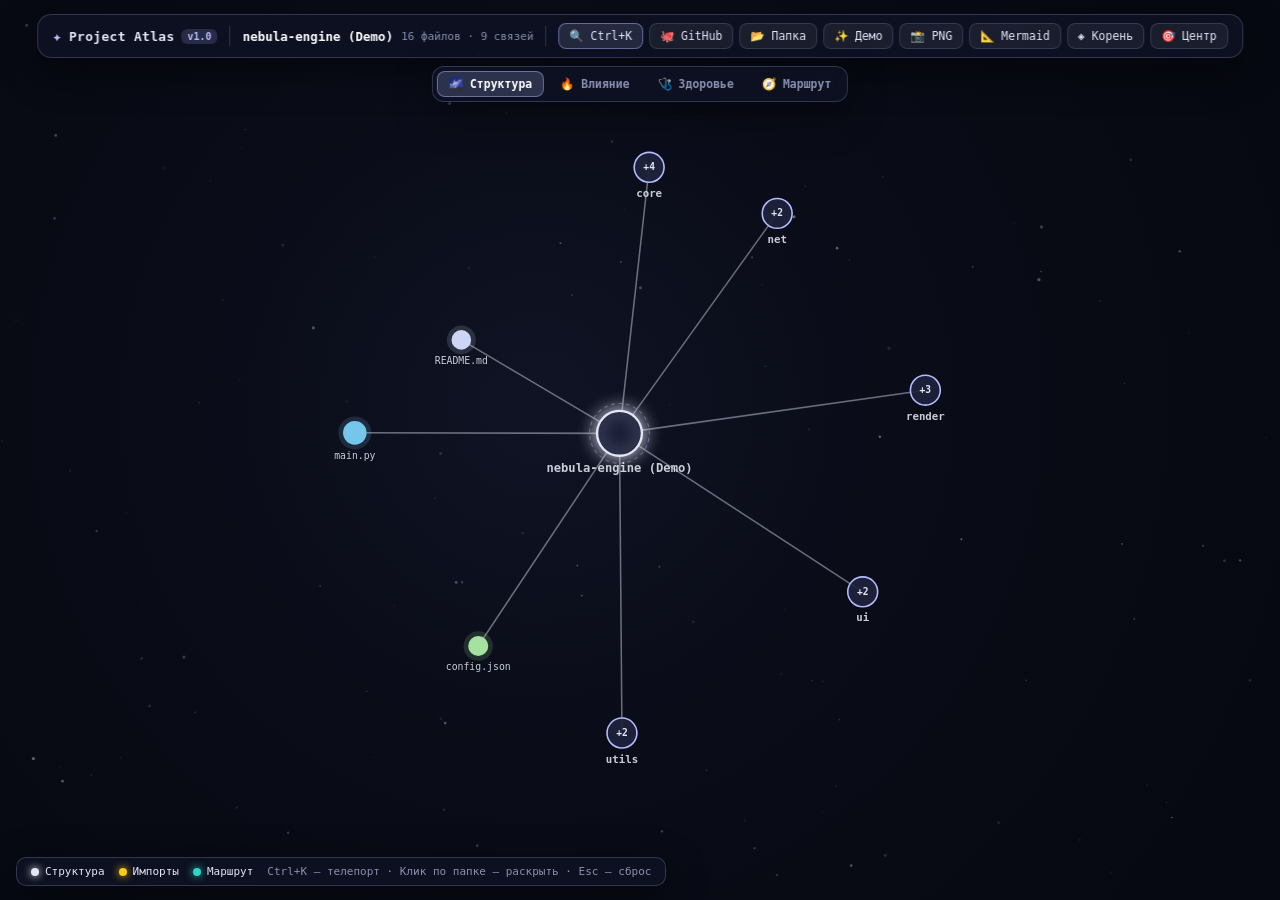
==== web/index.html @ 04534dbe "Release Project Atlas v1.0.0" ====
<!DOCTYPE html>
<html lang="ru">
<head>
  <meta charset="UTF-8" />
  <meta name="viewport" content="width=device-width, initial-scale=1.0" />
  <title>Project Atlas — Code Universe</title>
  <link rel="stylesheet" href="styles.css" />
</head>
<body>
  <div id="app">
    <canvas id="cosmos"></canvas>

    <!-- Top Floating HUD -->
    <header class="hud-top glass">
      <div class="brand">
        <span class="brand-star">✦</span>
        <span class="brand-name">Project Atlas</span>
        <span class="badge-alpha">v1.0</span>
      </div>

      <div class="divider"></div>

      <div class="project-meta">
        <span id="project-name" class="project-title">Загрузка...</span>
        <span id="project-stats" class="project-stats"></span>
      </div>

      <div class="divider"></div>

      <div class="hud-actions">
        <button id="btn-search" class="btn btn-accent" title="Поиск и телепорт по файлам (Ctrl+K)">🔍 Ctrl+K</button>
        <button id="btn-github" class="btn" title="Загрузить публичный репозиторий GitHub">🐙 GitHub</button>
        <button id="btn-open-folder" class="btn" title="Открыть локальную папку в браузере">📂 Папка</button>
        <button id="btn-demo" class="btn" title="Открыть встроенный демо-проект">✨ Демо</button>
        <button id="btn-export-png" class="btn" title="Сохранить PNG-снимок вселенной">📸 PNG</button>
        <button id="btn-export-mmd" class="btn" title="Экспортировать граф в Mermaid (.mmd)">📐 Mermaid</button>
        <button id="btn-collapse" class="btn" title="Свернуть все папки до корня">◈ Корень</button>
        <button id="btn-center" class="btn" title="Центрировать камеру">🎯 Центр</button>
      </div>
      <input id="folder-input" type="file" webkitdirectory directory multiple hidden />
    </header>

    <!-- 4 Lenses Switcher Bar -->
    <nav class="lens-bar glass" aria-label="Линзы обзора">
      <button class="lens-btn active" data-lens="structure">🌌 Структура</button>
      <button class="lens-btn" data-lens="blast">🔥 Влияние</button>
      <button class="lens-btn" data-lens="health">🩺 Здоровье</button>
      <button class="lens-btn" data-lens="route">🧭 Маршрут</button>
    </nav>

    <!-- Context Banner (Deps / Blast / Health / Route) -->
    <div id="lens-banner" class="dep-banner glass hidden">
      <span id="lens-banner-text"></span>
      <button id="btn-exit-banner" class="btn btn-gold">✕ Сбросить (Esc)</button>
    </div>

    <!-- Right Glass Inspector Panel -->
    <aside id="inspector" class="inspector glass hidden">
      <div class="inspector-header">
        <div class="file-head">
          <span id="file-dot" class="file-dot"></span>
          <div>
            <h2 id="file-name">file.py</h2>
            <p id="file-path" class="file-path">core/file.py</p>
          </div>
        </div>
        <button id="btn-close-inspector" class="btn-icon" title="Закрыть">✕</button>
      </div>

      <div class="file-chips">
        <span id="chip-lang" class="chip">Python</span>
        <span id="chip-lines" class="chip">0 строк</span>
        <span id="chip-deps" class="chip chip-gold">← 0 · 0 →</span>
      </div>

      <!-- Signature User-Designed Action Button -->
      <button id="btn-show-deps" class="btn-deps">
        ⚡ Показать импорты и зависимости
      </button>

      <div class="tabs">
        <button class="tab active" data-tab="code">Код</button>
        <button class="tab" data-tab="symbols">Символы <span id="sym-count" class="tab-count">0</span></button>
        <button class="tab" data-tab="links">Связи <span id="link-count" class="tab-count">0</span></button>
      </div>

      <div id="tab-code" class="tab-pane active">
        <pre id="code-view" class="code-view"></pre>
      </div>

      <div id="tab-symbols" class="tab-pane">
        <ul id="symbols-list" class="item-list"></ul>
      </div>

      <div id="tab-links" class="tab-pane">
        <div class="links-group">
          <h4>Импортирует (исходящие →)</h4>
          <ul id="links-out" class="item-list"></ul>
        </div>
        <div class="links-group">
          <h4>Используется в (входящие ←)</h4>
          <ul id="links-in" class="item-list"></ul>
        </div>
      </div>
    </aside>

    <!-- Ctrl+K Search Teleport Modal -->
    <div id="modal-search" class="modal-backdrop hidden">
      <div class="modal-card glass">
        <div class="modal-head">
          <span>🔍 Телепорт по вселенной</span>
          <span class="kbd">ESC</span>
        </div>
        <input id="search-input" class="modal-input" type="text" placeholder="Введи имя файла или папки..." autocomplete="off" />
        <ul id="search-results" class="search-list"></ul>
      </div>
    </div>

    <!-- GitHub Repo Loader Modal -->
    <div id="modal-github" class="modal-backdrop hidden">
      <div class="modal-card glass">
        <div class="modal-head">
          <span>🐙 Загрузить репозиторий GitHub</span>
          <button id="btn-close-gh" class="btn-icon">✕</button>
        </div>
        <input id="gh-input" class="modal-input" type="text" placeholder="owner/repo или https://github.com/owner/repo" />
        <div class="gh-presets">
          <span class="project-stats">Примеры:</span>
          <button class="chip chip-btn" data-repo="Goblin-Inc/Gob-Inc-shell">Gob-Inc-shell</button>
          <button class="chip chip-btn" data-repo="Goblin-Inc/SecretScan">SecretScan</button>
          <button class="chip chip-btn" data-repo="pallets/flask">pallets/flask</button>
        </div>
        <div id="gh-status" class="gh-status"></div>
        <button id="btn-gh-load" class="btn-deps">🚀 Загрузить в космос</button>
      </div>
    </div>

    <!-- Bottom Legend & Hints -->
    <footer class="hud-bottom glass">
      <span class="legend-item"><i class="dot dot-white"></i>Структура</span>
      <span class="legend-item"><i class="dot dot-gold"></i>Импорты</span>
      <span class="legend-item"><i class="dot dot-teal"></i>Маршрут</span>
      <span class="hint">Ctrl+K — телепорт · Клик по папке — раскрыть · Esc — сброс</span>
    </footer>
  </div>

  <script type="module" src="src/app.js"></script>
</body>
</html>
---- web/styles.css ----
:root {
  --bg: #070912;
  --glass: rgba(15, 19, 36, 0.78);
  --border: rgba(180, 190, 254, 0.22);
  --text: #e4e6f8;
  --muted: #8b90b2;
  --accent: #b4befe;
  --gold: #facc15;
  --gold-bg: rgba(250, 204, 21, 0.14);
}

* {
  box-sizing: border-box;
  margin: 0;
  padding: 0;
}

html, body, #app {
  width: 100%;
  height: 100%;
  overflow: hidden;
  background: var(--bg);
  color: var(--text);
  font-family: "JetBrainsMono Nerd Font", ui-monospace, SFMono-Regular, Menlo, monospace;
}

#cosmos {
  position: absolute;
  inset: 0;
  width: 100%;
  height: 100%;
  display: block;
}

.glass {
  background: var(--glass);
  backdrop-filter: blur(16px);
  -webkit-backdrop-filter: blur(16px);
  border: 1px solid var(--border);
  box-shadow: 0 12px 40px rgba(0, 0, 0, 0.45);
}

.hidden {
  display: none !important;
}

/* Top Floating HUD */
.hud-top {
  position: fixed;
  top: 14px;
  left: 50%;
  transform: translateX(-50%);
  z-index: 20;
  display: flex;
  align-items: center;
  gap: 12px;
  padding: 8px 14px;
  border-radius: 14px;
  max-width: calc(100vw - 28px);
}

.brand {
  display: flex;
  align-items: center;
  gap: 7px;
  white-space: nowrap;
}

.brand-star {
  color: var(--accent);
  font-size: 16px;
}

.brand-name {
  font-weight: 700;
  font-size: 13px;
  letter-spacing: 0.3px;
}

.badge-alpha {
  font-size: 10px;
  padding: 2px 6px;
  border-radius: 6px;
  background: rgba(180, 190, 254, 0.16);
  color: var(--accent);
  font-weight: 600;
}

.divider {
  width: 1px;
  height: 20px;
  background: var(--border);
}

.project-meta {
  display: flex;
  align-items: center;
  gap: 8px;
  white-space: nowrap;
}

.project-title {
  font-size: 12.5px;
  font-weight: 600;
  color: #ffffff;
}

.project-stats {
  font-size: 11px;
  color: var(--muted);
}

.hud-actions {
  display: flex;
  gap: 6px;
}

.btn {
  background: rgba(255, 255, 255, 0.06);
  color: var(--text);
  border: 1px solid rgba(180, 190, 254, 0.18);
  border-radius: 8px;
  padding: 5px 10px;
  font-family: inherit;
  font-size: 11.5px;
  cursor: pointer;
  transition: all 0.16s ease;
  white-space: nowrap;
}

.btn:hover {
  background: rgba(180, 190, 254, 0.18);
  border-color: var(--accent);
  color: #fff;
}

.btn-gold {
  background: var(--gold-bg);
  border-color: rgba(250, 204, 21, 0.55);
  color: #fef08a;
}

.btn-gold:hover {
  background: rgba(250, 204, 21, 0.28);
}

.btn-accent {
  background: rgba(180, 190, 254, 0.14);
  border-color: rgba(180, 190, 254, 0.45);
  color: #e4e6f8;
}

/* 4 Lenses Switcher Bar */
.lens-bar {
  position: fixed;
  top: 66px;
  left: 50%;
  transform: translateX(-50%);
  z-index: 20;
  display: flex;
  gap: 4px;
  padding: 4px;
  border-radius: 12px;
}

.lens-btn {
  background: transparent;
  border: 1px solid transparent;
  color: var(--muted);
  font-family: inherit;
  font-size: 11.5px;
  font-weight: 600;
  padding: 5px 11px;
  border-radius: 8px;
  cursor: pointer;
  transition: all 0.16s ease;
  white-space: nowrap;
}

.lens-btn:hover {
  color: #fff;
  background: rgba(255, 255, 255, 0.06);
}

.lens-btn.active {
  background: rgba(180, 190, 254, 0.2);
  border-color: rgba(180, 190, 254, 0.45);
  color: #fff;
}

/* Context Banner */
.dep-banner {
  position: fixed;
  top: 114px;
  left: 50%;
  transform: translateX(-50%);
  z-index: 20;
  display: flex;
  align-items: center;
  gap: 12px;
  padding: 7px 14px;
  border-radius: 12px;
  border-color: rgba(250, 204, 21, 0.5);
  font-size: 12px;
  color: #fef08a;
  max-width: calc(100vw - 40px);
}

/* Modals (Ctrl+K & GitHub) */
.modal-backdrop {
  position: fixed;
  inset: 0;
  z-index: 40;
  background: rgba(4, 6, 14, 0.62);
  backdrop-filter: blur(4px);
  display: flex;
  align-items: flex-start;
  justify-content: center;
  padding-top: 110px;
}

.modal-card {
  width: 520px;
  max-width: calc(100vw - 32px);
  border-radius: 16px;
  padding: 16px;
  display: flex;
  flex-direction: column;
  gap: 12px;
}

.modal-head {
  display: flex;
  justify-content: space-between;
  align-items: center;
  font-size: 13px;
  font-weight: 700;
  color: var(--accent);
}

.kbd {
  font-size: 10px;
  padding: 2px 6px;
  border-radius: 5px;
  background: rgba(255, 255, 255, 0.08);
  color: var(--muted);
}

.modal-input {
  width: 100%;
  background: rgba(7, 9, 18, 0.85);
  border: 1px solid var(--border);
  border-radius: 10px;
  padding: 10px 12px;
  color: #fff;
  font-family: inherit;
  font-size: 13px;
  outline: none;
}

.modal-input:focus {
  border-color: var(--accent);
  box-shadow: 0 0 0 2px rgba(180, 190, 254, 0.18);
}

.search-list {
  list-style: none;
  max-height: 320px;
  overflow: auto;
  display: flex;
  flex-direction: column;
  gap: 4px;
}

.search-row {
  display: flex;
  justify-content: space-between;
  align-items: center;
  padding: 8px 10px;
  border-radius: 8px;
  cursor: pointer;
  font-size: 12px;
  background: rgba(255, 255, 255, 0.03);
}

.search-row:hover,
.search-row.selected {
  background: rgba(180, 190, 254, 0.2);
  color: #fff;
}

.gh-presets {
  display: flex;
  align-items: center;
  flex-wrap: wrap;
  gap: 6px;
}

.chip-btn {
  border: 1px solid var(--border);
  cursor: pointer;
  font-family: inherit;
}

.chip-btn:hover {
  border-color: var(--accent);
  background: rgba(180, 190, 254, 0.16);
}

.gh-status {
  font-size: 11.5px;
  color: var(--muted);
  min-height: 16px;
}

.dot-teal { background: #2dd4bf; box-shadow: 0 0 8px #2dd4bf; }

/* Right Glass Inspector */
.inspector {
  position: fixed;
  top: 70px;
  right: 16px;
  bottom: 58px;
  width: 440px;
  max-width: calc(100vw - 32px);
  z-index: 25;
  border-radius: 16px;
  display: flex;
  flex-direction: column;
  padding: 16px;
  gap: 12px;
  animation: slideIn 0.2s ease-out;
}

@keyframes slideIn {
  from { opacity: 0; transform: translateX(18px); }
  to   { opacity: 1; transform: translateX(0); }
}

.inspector-header {
  display: flex;
  justify-content: space-between;
  align-items: flex-start;
  gap: 10px;
}

.file-head {
  display: flex;
  align-items: center;
  gap: 10px;
  min-width: 0;
}

.file-dot {
  width: 12px;
  height: 12px;
  border-radius: 50%;
  flex-shrink: 0;
  box-shadow: 0 0 12px currentColor;
}

.file-head h2 {
  font-size: 15px;
  font-weight: 700;
  color: #fff;
  overflow: hidden;
  text-overflow: ellipsis;
}

.file-path {
  font-size: 11px;
  color: var(--muted);
  word-break: break-all;
}

.btn-icon {
  background: rgba(255, 255, 255, 0.06);
  border: 1px solid var(--border);
  color: var(--muted);
  width: 28px;
  height: 28px;
  border-radius: 8px;
  cursor: pointer;
  flex-shrink: 0;
}

.btn-icon:hover {
  color: #f38ba8;
  border-color: #f38ba8;
}

.file-chips {
  display: flex;
  flex-wrap: wrap;
  gap: 6px;
}

.chip {
  font-size: 11px;
  padding: 3px 8px;
  border-radius: 6px;
  background: rgba(255, 255, 255, 0.06);
  color: var(--text);
}

.chip-gold {
  background: var(--gold-bg);
  color: #fef08a;
  border: 1px solid rgba(250, 204, 21, 0.35);
}

.btn-deps {
  width: 100%;
  padding: 10px 14px;
  border-radius: 10px;
  border: 1px solid rgba(250, 204, 21, 0.55);
  background: linear-gradient(135deg, rgba(250, 204, 21, 0.18), rgba(245, 158, 11, 0.12));
  color: #fef08a;
  font-family: inherit;
  font-size: 12.5px;
  font-weight: 700;
  cursor: pointer;
  transition: all 0.18s ease;
}

.btn-deps:hover {
  background: linear-gradient(135deg, rgba(250, 204, 21, 0.32), rgba(245, 158, 11, 0.22));
  box-shadow: 0 0 18px rgba(250, 204, 21, 0.25);
}

.btn-deps.active {
  background: #facc15;
  color: #11131f;
}

.tabs {
  display: flex;
  gap: 6px;
  border-bottom: 1px solid var(--border);
  padding-bottom: 8px;
}

.tab {
  background: transparent;
  border: none;
  color: var(--muted);
  font-family: inherit;
  font-size: 12px;
  padding: 5px 10px;
  border-radius: 7px;
  cursor: pointer;
}

.tab.active {
  background: rgba(180, 190, 254, 0.16);
  color: var(--accent);
  font-weight: 600;
}

.tab-count {
  font-size: 10px;
  opacity: 0.8;
  margin-left: 3px;
}

.tab-pane {
  display: none;
  flex: 1;
  overflow: auto;
  min-height: 0;
}

.tab-pane.active {
  display: block;
}

/* Code Viewer */
.code-view {
  font-size: 11.5px;
  line-height: 1.55;
  background: rgba(7, 9, 18, 0.72);
  border: 1px solid rgba(180, 190, 254, 0.12);
  border-radius: 10px;
  padding: 10px 0;
  overflow: auto;
  min-height: 100%;
}

.code-line {
  display: flex;
  padding: 0 12px 0 0;
  white-space: pre;
}

.code-line.highlight {
  background: rgba(250, 204, 21, 0.16);
}

.ln {
  user-select: none;
  width: 42px;
  text-align: right;
  padding-right: 12px;
  color: #4f5578;
  flex-shrink: 0;
}

.tok-kw  { color: #cba6f7; }
.tok-str { color: #a6e3a1; }
.tok-num { color: #fab387; }
.tok-com { color: #6c7086; font-style: italic; }

/* Lists (Symbols & Links) */
.item-list {
  list-style: none;
  display: flex;
  flex-direction: column;
  gap: 5px;
}

.item-row {
  display: flex;
  justify-content: space-between;
  align-items: center;
  padding: 7px 10px;
  border-radius: 8px;
  background: rgba(255, 255, 255, 0.04);
  border: 1px solid transparent;
  font-size: 12px;
  cursor: pointer;
  transition: all 0.14s ease;
}

.item-row:hover {
  background: rgba(180, 190, 254, 0.14);
  border-color: rgba(180, 190, 254, 0.35);
}

.sym-kind {
  font-size: 10px;
  padding: 1px 6px;
  border-radius: 5px;
  margin-right: 8px;
  font-weight: 700;
}

.sym-class { background: rgba(250, 179, 135, 0.18); color: #fab387; }
.sym-fn    { background: rgba(137, 180, 250, 0.18); color: #89b4fa; }

.links-group {
  margin-bottom: 14px;
}

.links-group h4 {
  font-size: 11px;
  text-transform: uppercase;
  letter-spacing: 0.5px;
  color: var(--muted);
  margin-bottom: 7px;
}

.empty-note {
  font-size: 11.5px;
  color: var(--muted);
  padding: 6px 2px;
}

/* Bottom Legend */
.hud-bottom {
  position: fixed;
  bottom: 14px;
  left: 16px;
  z-index: 15;
  display: flex;
  align-items: center;
  gap: 14px;
  padding: 7px 14px;
  border-radius: 10px;
  font-size: 11px;
  color: var(--muted);
}

.legend-item {
  display: flex;
  align-items: center;
  gap: 6px;
  color: var(--text);
}

.dot {
  width: 8px;
  height: 8px;
  border-radius: 50%;
  display: inline-block;
}

.dot-white { background: #e4e6f8; box-shadow: 0 0 8px #fff; }
.dot-gold  { background: #facc15; box-shadow: 0 0 8px #facc15; }
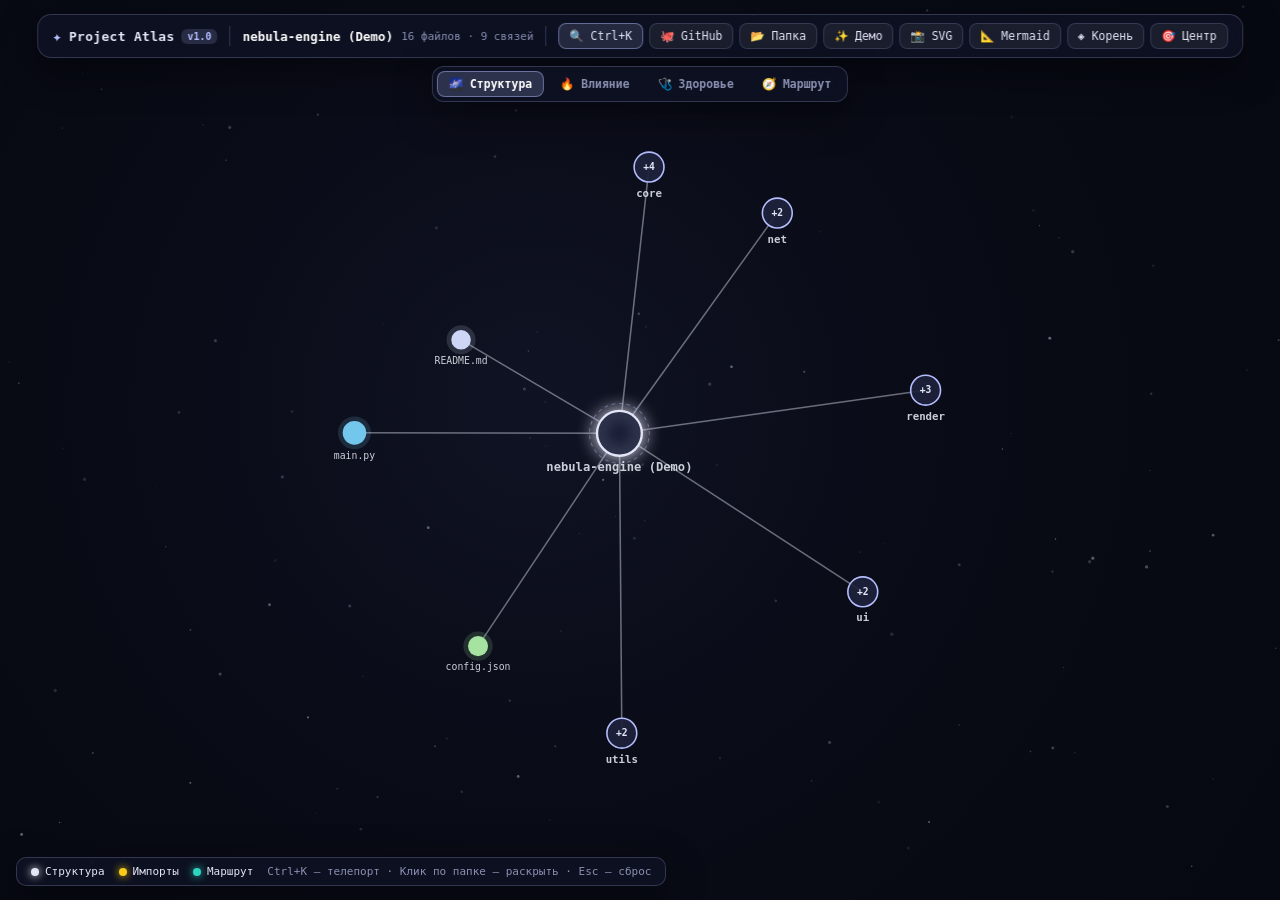
==== commit c97036f0: "Switch snapshot export to pure vector SVG (Firefox RFP compatible)" ====
--- a/web/index.html
+++ b/web/index.html
@@ -32,7 +32,7 @@
         <button id="btn-github" class="btn" title="Загрузить публичный репозиторий GitHub">🐙 GitHub</button>
         <button id="btn-open-folder" class="btn" title="Открыть локальную папку в браузере">📂 Папка</button>
         <button id="btn-demo" class="btn" title="Открыть встроенный демо-проект">✨ Демо</button>
-        <button id="btn-export-png" class="btn" title="Сохранить PNG-снимок вселенной">📸 PNG</button>
+        <button id="btn-export-svg" class="btn" title="Сохранить векторный SVG-снимок вселенной">📸 SVG</button>
         <button id="btn-export-mmd" class="btn" title="Экспортировать граф в Mermaid (.mmd)">📐 Mermaid</button>
         <button id="btn-collapse" class="btn" title="Свернуть все папки до корня">◈ Корень</button>
         <button id="btn-center" class="btn" title="Центрировать камеру">🎯 Центр</button>
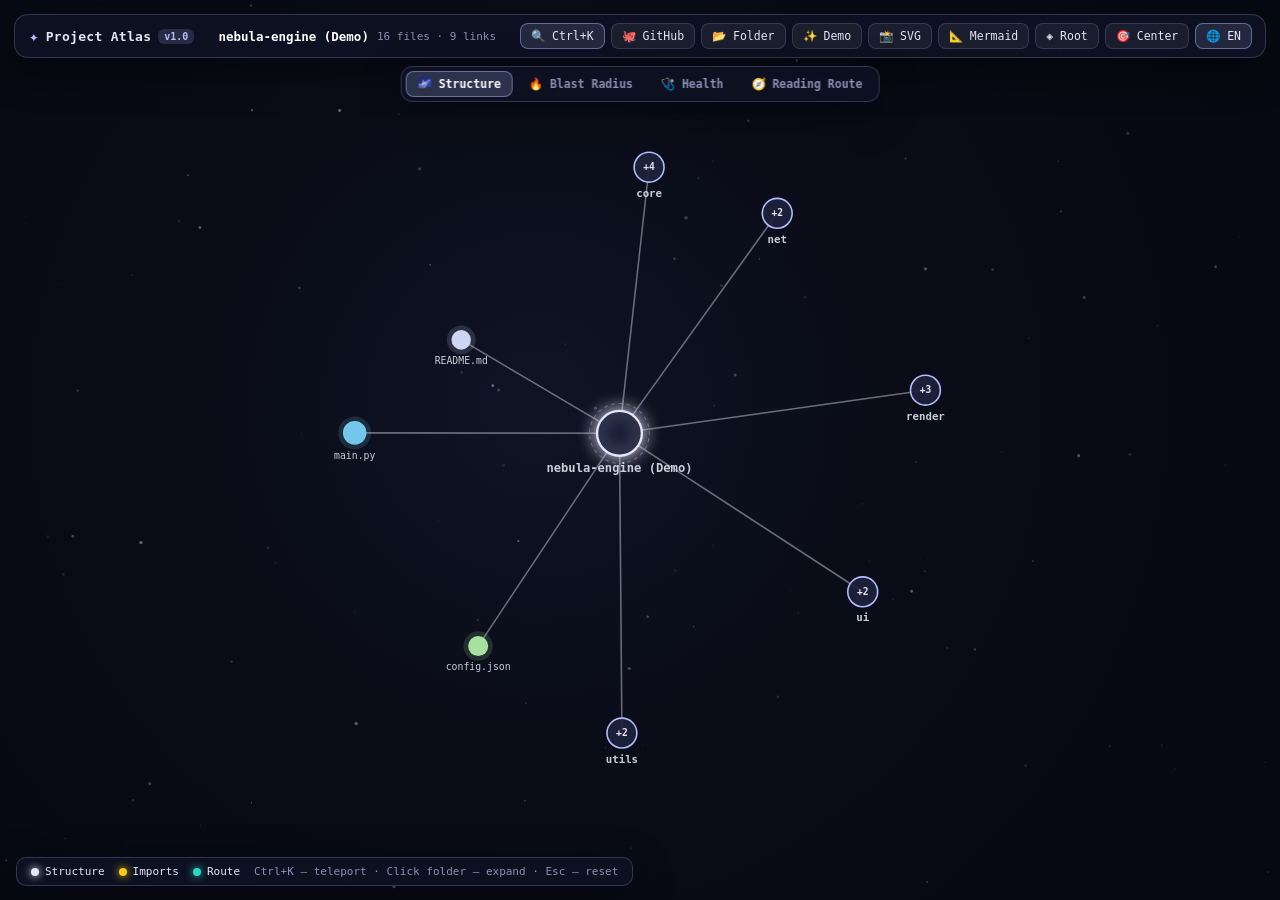
==== commit f1e212b8: "Add EN/RU bilingual UI, hero SVG banner, and polished READMEs (v1.0.1)" ====
--- a/web/index.html
+++ b/web/index.html
@@ -1,5 +1,5 @@
 <!DOCTYPE html>
-<html lang="ru">
+<html lang="en">
 <head>
   <meta charset="UTF-8" />
   <meta name="viewport" content="width=device-width, initial-scale=1.0" />
@@ -28,14 +28,15 @@
       <div class="divider"></div>
 
       <div class="hud-actions">
-        <button id="btn-search" class="btn btn-accent" title="Поиск и телепорт по файлам (Ctrl+K)">🔍 Ctrl+K</button>
-        <button id="btn-github" class="btn" title="Загрузить публичный репозиторий GitHub">🐙 GitHub</button>
-        <button id="btn-open-folder" class="btn" title="Открыть локальную папку в браузере">📂 Папка</button>
-        <button id="btn-demo" class="btn" title="Открыть встроенный демо-проект">✨ Демо</button>
-        <button id="btn-export-svg" class="btn" title="Сохранить векторный SVG-снимок вселенной">📸 SVG</button>
-        <button id="btn-export-mmd" class="btn" title="Экспортировать граф в Mermaid (.mmd)">📐 Mermaid</button>
-        <button id="btn-collapse" class="btn" title="Свернуть все папки до корня">◈ Корень</button>
-        <button id="btn-center" class="btn" title="Центрировать камеру">🎯 Центр</button>
+        <button id="btn-search" class="btn btn-accent" title="Ctrl+K">🔍 Ctrl+K</button>
+        <button id="btn-github" class="btn">🐙 GitHub</button>
+        <button id="btn-open-folder" class="btn">📂 Folder</button>
+        <button id="btn-demo" class="btn">✨ Demo</button>
+        <button id="btn-export-svg" class="btn">📸 SVG</button>
+        <button id="btn-export-mmd" class="btn">📐 Mermaid</button>
+        <button id="btn-collapse" class="btn">◈ Root</button>
+        <button id="btn-center" class="btn">🎯 Center</button>
+        <button id="btn-lang" class="btn btn-accent" title="Switch language (EN / RU)">🌐 EN</button>
       </div>
       <input id="folder-input" type="file" webkitdirectory directory multiple hidden />
     </header>
@@ -79,9 +80,9 @@
       </button>
 
       <div class="tabs">
-        <button class="tab active" data-tab="code">Код</button>
-        <button class="tab" data-tab="symbols">Символы <span id="sym-count" class="tab-count">0</span></button>
-        <button class="tab" data-tab="links">Связи <span id="link-count" class="tab-count">0</span></button>
+        <button id="tab-btn-code" class="tab active" data-tab="code">Code</button>
+        <button id="tab-btn-symbols" class="tab" data-tab="symbols"><span id="tab-lbl-symbols">Symbols</span> <span id="sym-count" class="tab-count">0</span></button>
+        <button id="tab-btn-links" class="tab" data-tab="links"><span id="tab-lbl-links">Links</span> <span id="link-count" class="tab-count">0</span></button>
       </div>
 
       <div id="tab-code" class="tab-pane active">
@@ -94,11 +95,11 @@
 
       <div id="tab-links" class="tab-pane">
         <div class="links-group">
-          <h4>Импортирует (исходящие →)</h4>
+          <h4 id="links-out-title">Imports (outgoing →)</h4>
           <ul id="links-out" class="item-list"></ul>
         </div>
         <div class="links-group">
-          <h4>Используется в (входящие ←)</h4>
+          <h4 id="links-in-title">Used by (incoming ←)</h4>
           <ul id="links-in" class="item-list"></ul>
         </div>
       </div>
@@ -108,10 +109,10 @@
     <div id="modal-search" class="modal-backdrop hidden">
       <div class="modal-card glass">
         <div class="modal-head">
-          <span>🔍 Телепорт по вселенной</span>
+          <span id="search-modal-title">🔍 Universe Teleport</span>
           <span class="kbd">ESC</span>
         </div>
-        <input id="search-input" class="modal-input" type="text" placeholder="Введи имя файла или папки..." autocomplete="off" />
+        <input id="search-input" class="modal-input" type="text" placeholder="Type a file or folder name..." autocomplete="off" />
         <ul id="search-results" class="search-list"></ul>
       </div>
     </div>
@@ -120,27 +121,27 @@
     <div id="modal-github" class="modal-backdrop hidden">
       <div class="modal-card glass">
         <div class="modal-head">
-          <span>🐙 Загрузить репозиторий GitHub</span>
+          <span id="gh-modal-title">🐙 Load GitHub Repository</span>
           <button id="btn-close-gh" class="btn-icon">✕</button>
         </div>
-        <input id="gh-input" class="modal-input" type="text" placeholder="owner/repo или https://github.com/owner/repo" />
+        <input id="gh-input" class="modal-input" type="text" placeholder="owner/repo or https://github.com/owner/repo" />
         <div class="gh-presets">
-          <span class="project-stats">Примеры:</span>
+          <span id="gh-presets-lbl" class="project-stats">Examples:</span>
           <button class="chip chip-btn" data-repo="Goblin-Inc/Gob-Inc-shell">Gob-Inc-shell</button>
           <button class="chip chip-btn" data-repo="Goblin-Inc/SecretScan">SecretScan</button>
           <button class="chip chip-btn" data-repo="pallets/flask">pallets/flask</button>
         </div>
         <div id="gh-status" class="gh-status"></div>
-        <button id="btn-gh-load" class="btn-deps">🚀 Загрузить в космос</button>
+        <button id="btn-gh-load" class="btn-deps">🚀 Launch into Universe</button>
       </div>
     </div>
 
     <!-- Bottom Legend & Hints -->
     <footer class="hud-bottom glass">
-      <span class="legend-item"><i class="dot dot-white"></i>Структура</span>
-      <span class="legend-item"><i class="dot dot-gold"></i>Импорты</span>
-      <span class="legend-item"><i class="dot dot-teal"></i>Маршрут</span>
-      <span class="hint">Ctrl+K — телепорт · Клик по папке — раскрыть · Esc — сброс</span>
+      <span class="legend-item"><i class="dot dot-white"></i><span id="lbl-legend-struct">Structure</span></span>
+      <span class="legend-item"><i class="dot dot-gold"></i><span id="lbl-legend-deps">Imports</span></span>
+      <span class="legend-item"><i class="dot dot-teal"></i><span id="lbl-legend-route">Route</span></span>
+      <span id="lbl-hint-bottom" class="hint">Ctrl+K — teleport · Click folder — expand · Esc — reset</span>
     </footer>
   </div>
 
